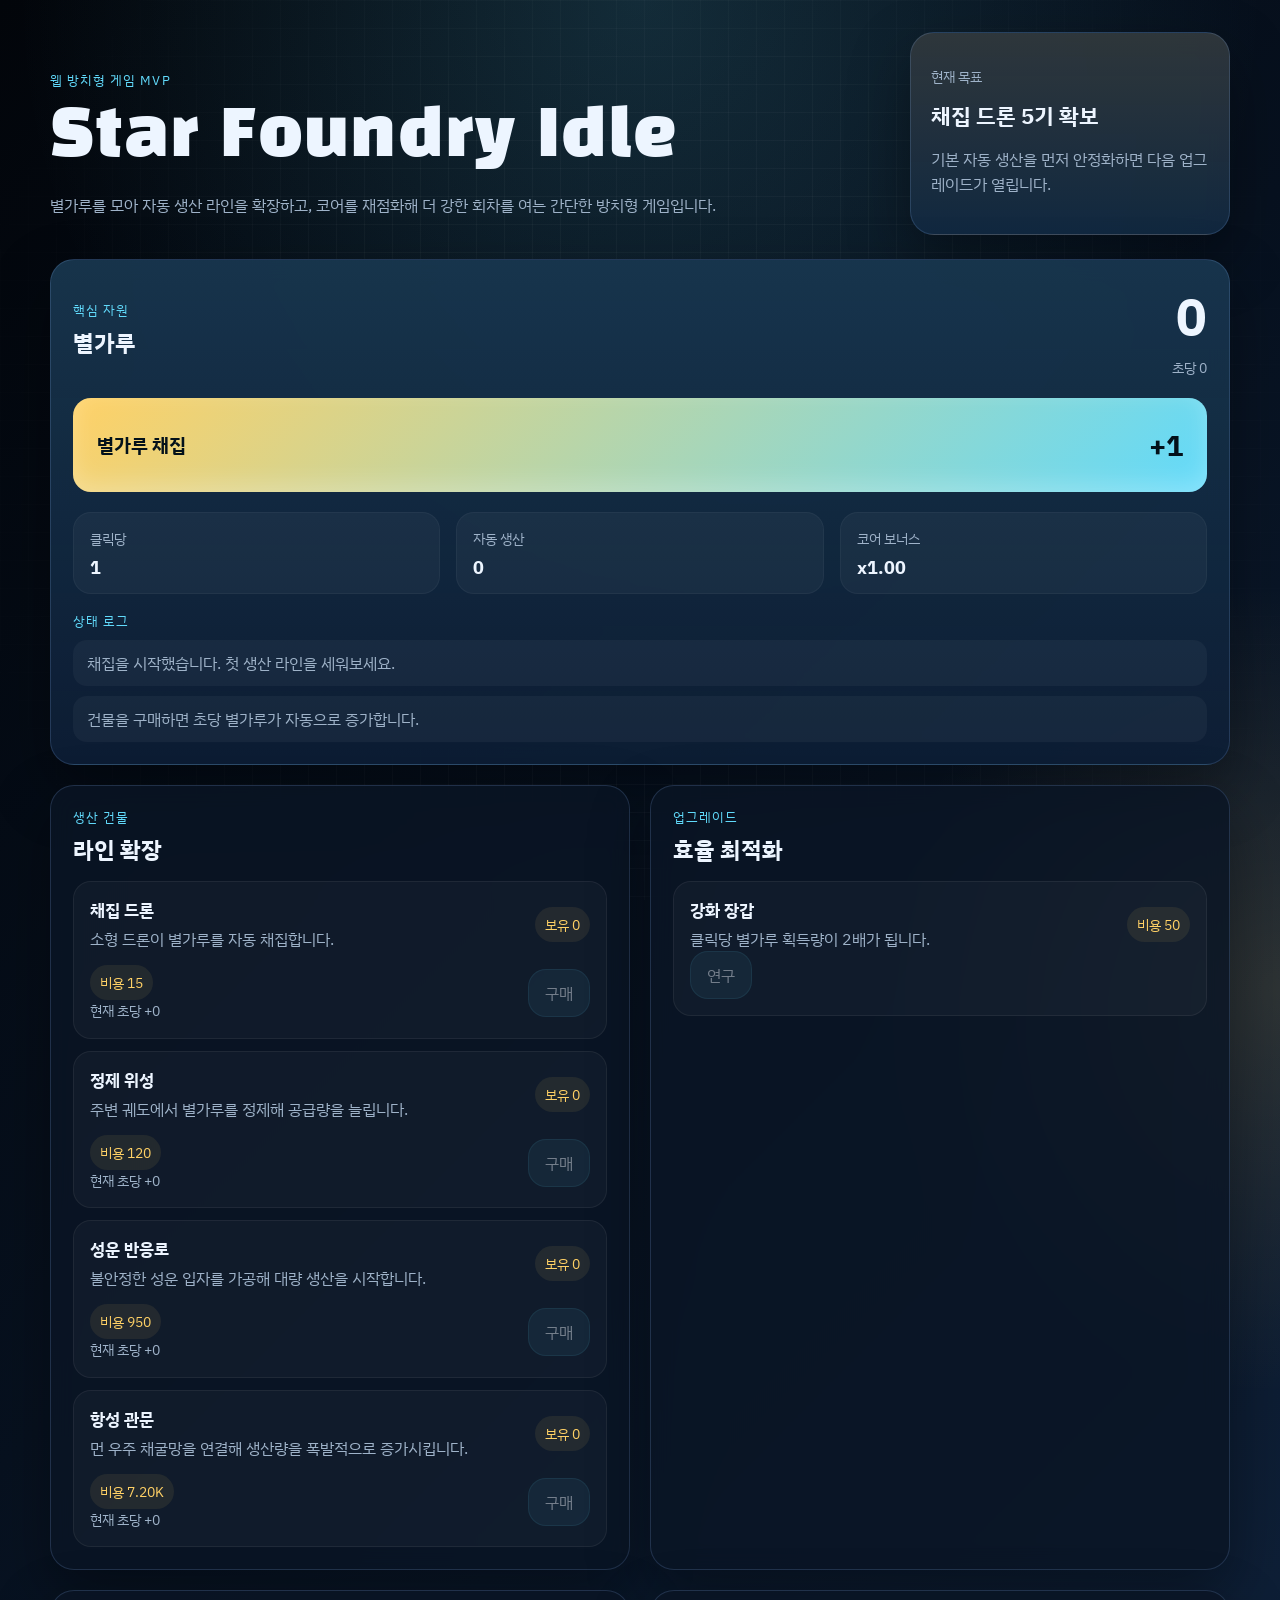
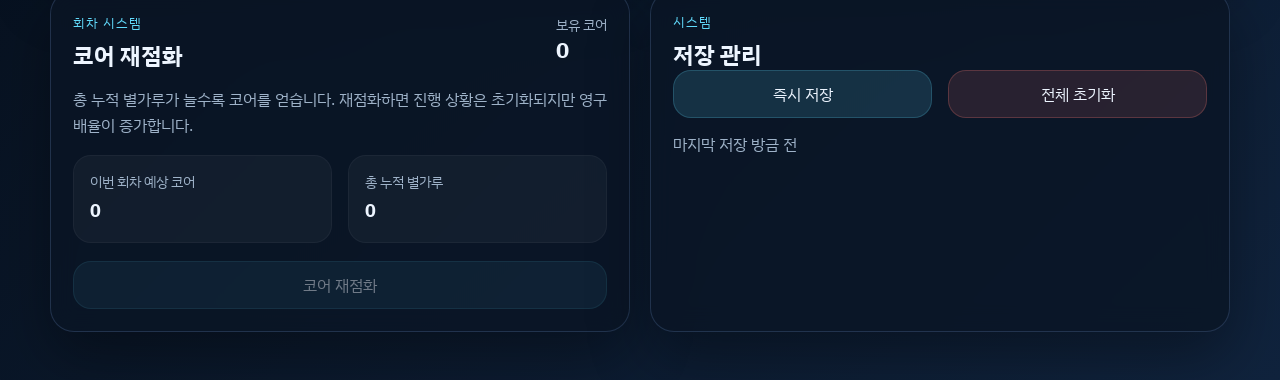
==== docs/index.html @ 6ad5918b "Prepare GitHub Pages deployment structure" ====
<!DOCTYPE html>
<html lang="ko">
<head>
  <meta charset="UTF-8">
  <meta name="viewport" content="width=device-width, initial-scale=1.0">
  <title>Star Foundry Idle</title>
  <link rel="preconnect" href="https://fonts.googleapis.com">
  <link rel="preconnect" href="https://fonts.gstatic.com" crossorigin>
  <link href="https://fonts.googleapis.com/css2?family=Black+Han+Sans&family=IBM+Plex+Sans+KR:wght@400;500;700&display=swap" rel="stylesheet">
  <link rel="stylesheet" href="styles.css">
</head>
<body>
  <div class="app-shell">
    <header class="hero">
      <div>
        <p class="eyebrow">웹 방치형 게임 MVP</p>
        <h1>Star Foundry Idle</h1>
        <p class="hero-copy">
          별가루를 모아 자동 생산 라인을 확장하고, 코어를 재점화해 더 강한 회차를 여는 간단한 방치형 게임입니다.
        </p>
      </div>
      <div class="hero-card">
        <p class="hero-card-label">현재 목표</p>
        <strong id="goal-text">자동 생산 기반 만들기</strong>
        <p id="status-text">초기 생산 라인을 세우는 중입니다.</p>
      </div>
    </header>

    <main class="grid">
      <section class="panel panel-primary">
        <div class="resource-head">
          <div>
            <p class="panel-label">핵심 자원</p>
            <h2>별가루</h2>
          </div>
          <div class="resource-values">
            <strong id="stardust-value">0</strong>
            <span id="rate-value">초당 0</span>
          </div>
        </div>

        <button id="gather-button" class="gather-button">
          <span>별가루 채집</span>
          <strong id="click-value">+1</strong>
        </button>

        <div class="stats-strip">
          <div>
            <span>클릭당</span>
            <strong id="per-click-value">1</strong>
          </div>
          <div>
            <span>자동 생산</span>
            <strong id="automation-value">0</strong>
          </div>
          <div>
            <span>코어 보너스</span>
            <strong id="prestige-bonus-value">x1.00</strong>
          </div>
        </div>

        <div class="log-box">
          <p class="panel-label">상태 로그</p>
          <ul id="event-log"></ul>
        </div>
      </section>

      <section class="panel">
        <div class="section-head">
          <div>
            <p class="panel-label">생산 건물</p>
            <h2>라인 확장</h2>
          </div>
        </div>
        <div id="buildings-list" class="card-list"></div>
      </section>

      <section class="panel">
        <div class="section-head">
          <div>
            <p class="panel-label">업그레이드</p>
            <h2>효율 최적화</h2>
          </div>
        </div>
        <div id="upgrades-list" class="card-list"></div>
      </section>

      <section class="panel">
        <div class="section-head">
          <div>
            <p class="panel-label">회차 시스템</p>
            <h2>코어 재점화</h2>
          </div>
          <div class="prestige-summary">
            <span>보유 코어</span>
            <strong id="core-value">0</strong>
          </div>
        </div>
        <p class="prestige-copy">
          총 누적 별가루가 늘수록 코어를 얻습니다. 재점화하면 진행 상황은 초기화되지만 영구 배율이 증가합니다.
        </p>
        <div class="prestige-stats">
          <div>
            <span>이번 회차 예상 코어</span>
            <strong id="prestige-gain-value">0</strong>
          </div>
          <div>
            <span>총 누적 별가루</span>
            <strong id="lifetime-value">0</strong>
          </div>
        </div>
        <button id="prestige-button" class="secondary-button">코어 재점화</button>
      </section>

      <section class="panel">
        <div class="section-head">
          <div>
            <p class="panel-label">시스템</p>
            <h2>저장 관리</h2>
          </div>
        </div>
        <div class="system-actions">
          <button id="save-button" class="secondary-button">즉시 저장</button>
          <button id="reset-button" class="secondary-button danger">전체 초기화</button>
        </div>
        <p id="save-status" class="save-status">저장 대기 중</p>
      </section>
    </main>
  </div>

  <script type="module" src="script.js"></script>
</body>
</html>
---- docs/styles.css ----
:root {
  --bg: #07111f;
  --panel: rgba(10, 21, 37, 0.82);
  --panel-strong: rgba(13, 30, 54, 0.94);
  --line: rgba(138, 180, 248, 0.18);
  --text: #edf5ff;
  --muted: #9fb3c9;
  --accent: #61dafb;
  --accent-2: #ffd166;
  --accent-3: #ff7b72;
  --good: #7ee787;
  --shadow: 0 24px 60px rgba(0, 0, 0, 0.35);
}

* {
  box-sizing: border-box;
}

body {
  margin: 0;
  min-height: 100vh;
  font-family: "IBM Plex Sans KR", sans-serif;
  color: var(--text);
  background:
    radial-gradient(circle at top, rgba(97, 218, 251, 0.16), transparent 30%),
    radial-gradient(circle at right, rgba(255, 209, 102, 0.14), transparent 25%),
    linear-gradient(135deg, #02050a 0%, #07111f 45%, #10233d 100%);
}

body::before {
  content: "";
  position: fixed;
  inset: 0;
  pointer-events: none;
  background-image:
    linear-gradient(rgba(255, 255, 255, 0.03) 1px, transparent 1px),
    linear-gradient(90deg, rgba(255, 255, 255, 0.03) 1px, transparent 1px);
  background-size: 28px 28px;
  mask-image: radial-gradient(circle at center, black 45%, transparent 95%);
}

.app-shell {
  width: min(1180px, calc(100% - 32px));
  margin: 0 auto;
  padding: 32px 0 48px;
}

.hero {
  display: flex;
  justify-content: space-between;
  gap: 24px;
  align-items: flex-end;
  margin-bottom: 24px;
}

.eyebrow,
.panel-label {
  margin: 0 0 8px;
  color: var(--accent);
  font-size: 0.82rem;
  letter-spacing: 0.08em;
  text-transform: uppercase;
}

h1,
h2 {
  margin: 0;
}

h1 {
  font-family: "Black Han Sans", sans-serif;
  font-size: clamp(2.4rem, 5vw, 4.5rem);
  font-weight: 400;
  letter-spacing: 0.02em;
}

h2 {
  font-size: 1.45rem;
}

.hero-copy,
.prestige-copy,
#status-text,
.save-status {
  color: var(--muted);
  line-height: 1.6;
}

.hero-card,
.panel {
  border: 1px solid var(--line);
  background: var(--panel);
  backdrop-filter: blur(12px);
  border-radius: 24px;
  box-shadow: var(--shadow);
}

.hero-card {
  width: min(320px, 100%);
  padding: 20px;
  background: linear-gradient(180deg, rgba(255, 209, 102, 0.14), rgba(97, 218, 251, 0.06)), var(--panel-strong);
}

.hero-card-label,
.card-meta,
.resource-values span,
.stats-strip span,
.prestige-stats span,
.prestige-summary span {
  color: var(--muted);
  font-size: 0.9rem;
}

.hero-card strong,
.resource-values strong,
.prestige-summary strong,
.prestige-stats strong {
  display: block;
  font-size: 1.4rem;
  margin-bottom: 6px;
}

.grid {
  display: grid;
  grid-template-columns: repeat(2, minmax(0, 1fr));
  gap: 20px;
}

.panel {
  padding: 22px;
}

.panel-primary {
  grid-column: span 2;
  background:
    linear-gradient(180deg, rgba(97, 218, 251, 0.12), rgba(255, 255, 255, 0)),
    var(--panel-strong);
}

.resource-head,
.section-head,
.stats-strip,
.prestige-stats,
.system-actions {
  display: flex;
  justify-content: space-between;
  gap: 16px;
  align-items: center;
}

.resource-values {
  text-align: right;
}

.resource-values strong {
  font-size: clamp(2rem, 4vw, 3.4rem);
}

button {
  border: 0;
  border-radius: 18px;
  cursor: pointer;
  font: inherit;
  transition: transform 140ms ease, opacity 140ms ease, background 140ms ease;
}

button:hover {
  transform: translateY(-1px);
}

button:active {
  transform: translateY(1px) scale(0.99);
}

button:disabled {
  cursor: not-allowed;
  opacity: 0.45;
  transform: none;
}

.gather-button {
  width: 100%;
  margin: 20px 0;
  padding: 28px 24px;
  display: flex;
  justify-content: space-between;
  align-items: center;
  color: #03111a;
  font-size: 1.2rem;
  font-weight: 700;
  background: linear-gradient(135deg, var(--accent-2), var(--accent));
  box-shadow: inset 0 -8px 24px rgba(255, 255, 255, 0.25);
}

.gather-button strong {
  font-size: 1.8rem;
}

.stats-strip,
.prestige-stats {
  flex-wrap: wrap;
  margin-bottom: 18px;
}

.stats-strip > div,
.prestige-stats > div {
  flex: 1;
  min-width: 140px;
  padding: 14px 16px;
  border-radius: 18px;
  background: rgba(255, 255, 255, 0.04);
  border: 1px solid rgba(255, 255, 255, 0.04);
}

.stats-strip strong,
.prestige-stats strong {
  display: block;
  margin-top: 6px;
  font-size: 1.15rem;
}

.log-box {
  margin-top: 18px;
}

#event-log {
  list-style: none;
  padding: 0;
  margin: 10px 0 0;
  display: grid;
  gap: 10px;
}

#event-log li {
  padding: 12px 14px;
  border-radius: 14px;
  background: rgba(255, 255, 255, 0.04);
  color: var(--muted);
}

.card-list {
  margin-top: 16px;
  display: grid;
  gap: 12px;
}

.card {
  padding: 16px;
  border-radius: 18px;
  border: 1px solid rgba(255, 255, 255, 0.06);
  background: rgba(255, 255, 255, 0.03);
}

.card-top,
.card-bottom {
  display: flex;
  justify-content: space-between;
  gap: 14px;
  align-items: center;
}

.card h3 {
  margin: 0 0 6px;
  font-size: 1.05rem;
}

.card p {
  margin: 0;
  color: var(--muted);
  line-height: 1.5;
}

.card-bottom {
  margin-top: 14px;
}

.buy-button,
.secondary-button {
  padding: 12px 16px;
  color: var(--text);
  background: rgba(97, 218, 251, 0.14);
  border: 1px solid rgba(97, 218, 251, 0.2);
}

.secondary-button {
  width: 100%;
}

.danger {
  background: rgba(255, 123, 114, 0.12);
  border-color: rgba(255, 123, 114, 0.24);
}

.cost-tag,
.owned-tag {
  display: inline-flex;
  padding: 8px 10px;
  border-radius: 999px;
  background: rgba(255, 209, 102, 0.08);
  color: var(--accent-2);
  font-size: 0.9rem;
}

.save-status {
  margin: 14px 0 0;
}

@media (max-width: 900px) {
  .hero,
  .grid {
    grid-template-columns: 1fr;
    display: grid;
  }

  .panel-primary {
    grid-column: auto;
  }
}

@media (max-width: 640px) {
  .app-shell {
    width: min(100% - 20px, 1180px);
    padding-top: 20px;
  }

  .panel,
  .hero-card {
    padding: 18px;
    border-radius: 20px;
  }

  .resource-head,
  .section-head,
  .card-top,
  .card-bottom,
  .system-actions {
    flex-direction: column;
    align-items: flex-start;
  }

  .resource-values,
  .prestige-summary {
    text-align: left;
  }
}
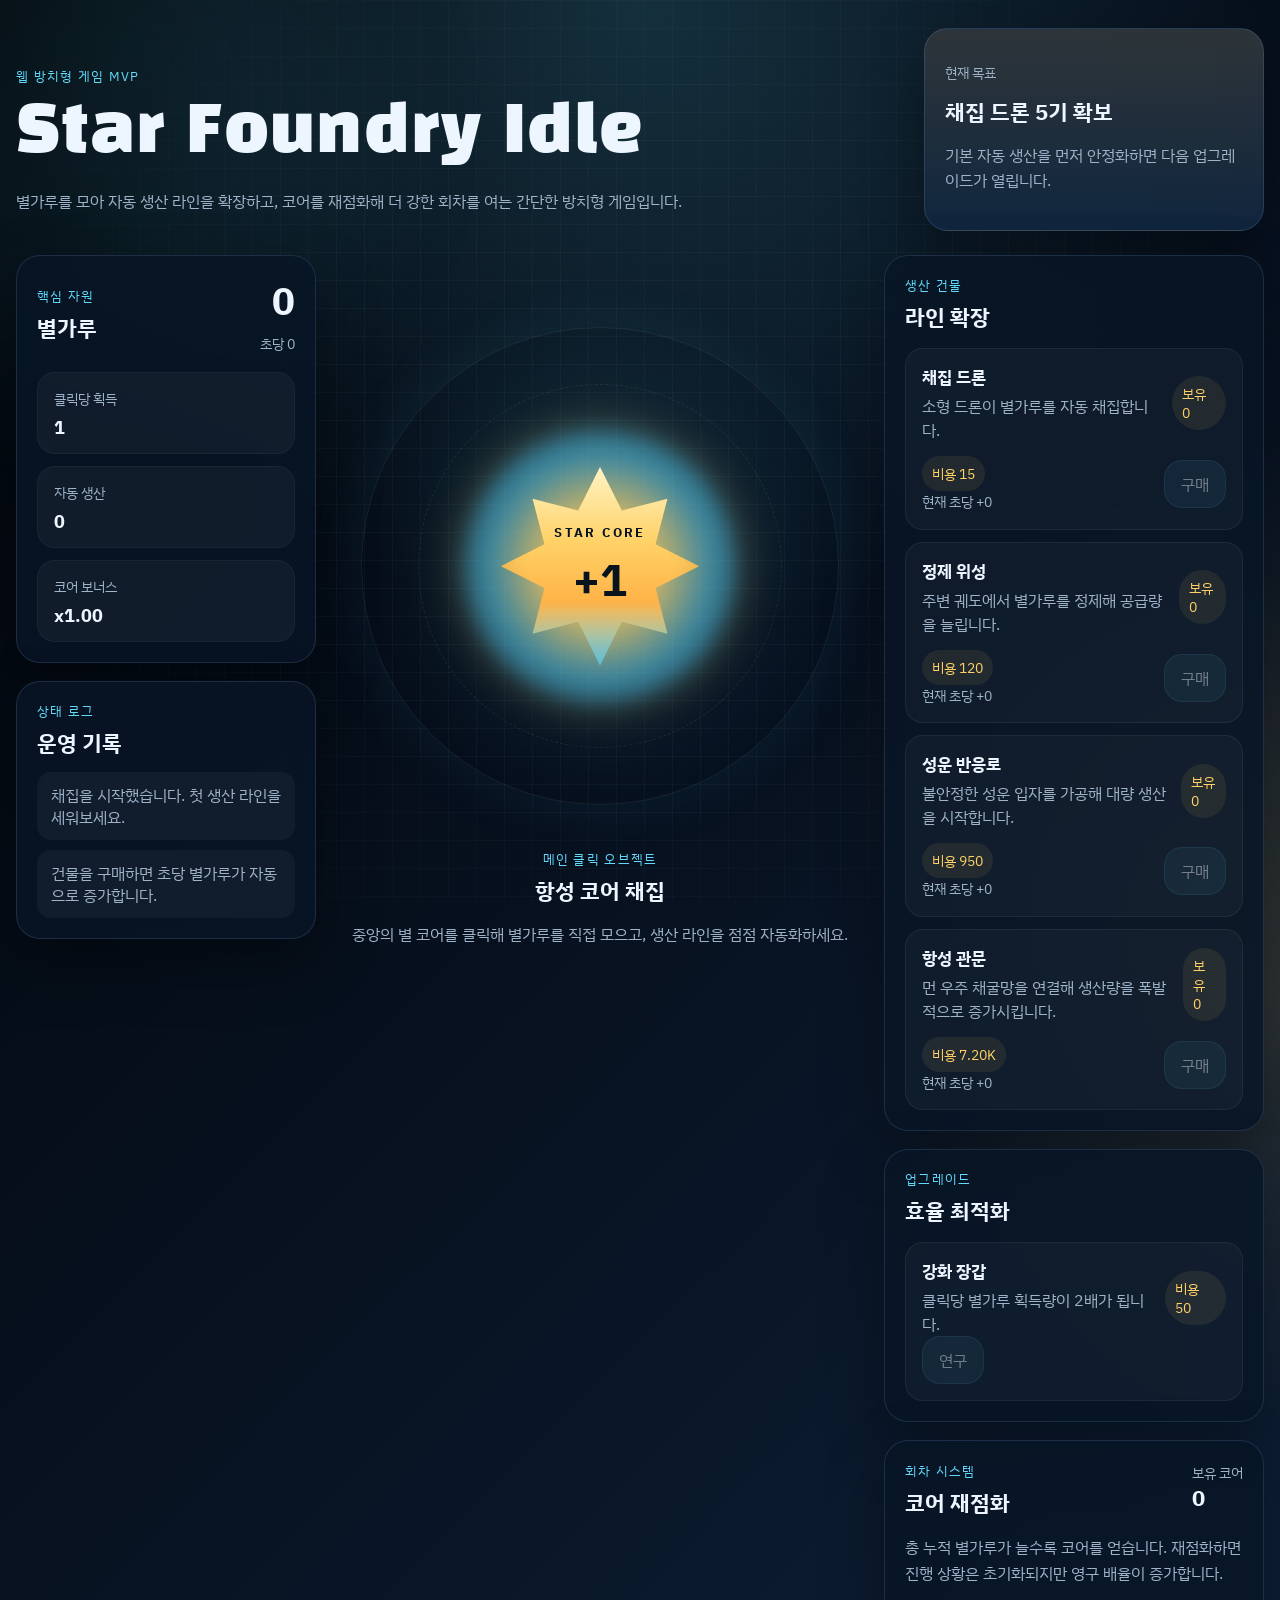
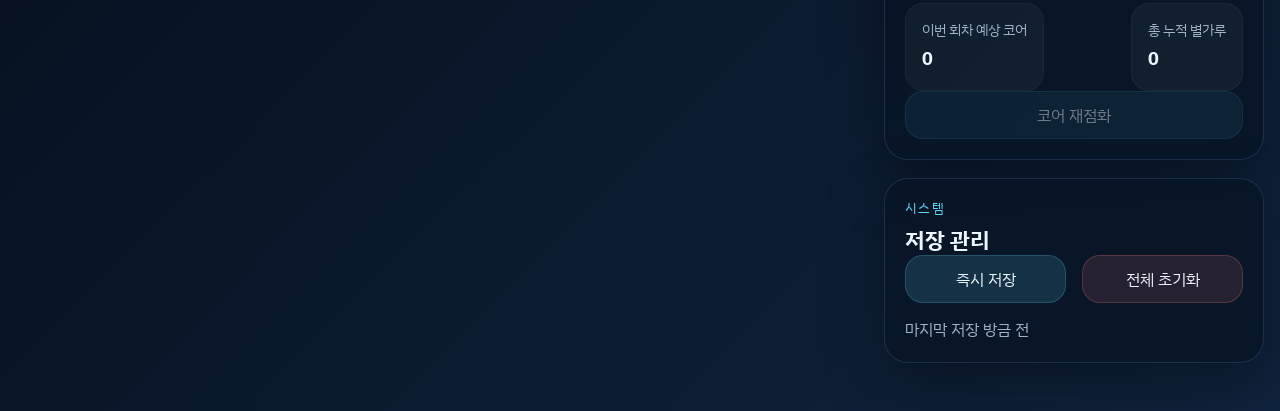
==== commit 1d668b2a: "Improve star-core layout and UI responsiveness" ====
--- a/docs/index.html
+++ b/docs/index.html
@@ -10,9 +10,12 @@
   <link rel="stylesheet" href="styles.css">
 </head>
 <body>
+  <div class="space-glow glow-a"></div>
+  <div class="space-glow glow-b"></div>
+
   <div class="app-shell">
     <header class="hero">
-      <div>
+      <div class="hero-copy-block">
         <p class="eyebrow">웹 방치형 게임 MVP</p>
         <h1>Star Foundry Idle</h1>
         <p class="hero-copy">
@@ -26,108 +29,135 @@
       </div>
     </header>
 
-    <main class="grid">
-      <section class="panel panel-primary">
-        <div class="resource-head">
-          <div>
-            <p class="panel-label">핵심 자원</p>
-            <h2>별가루</h2>
+    <main class="cockpit">
+      <aside class="side-column">
+        <section class="panel hud-panel">
+          <div class="section-head">
+            <div>
+              <p class="panel-label">핵심 자원</p>
+              <h2>별가루</h2>
+            </div>
+            <div class="resource-values">
+              <strong id="stardust-value">0</strong>
+              <span id="rate-value">초당 0</span>
+            </div>
           </div>
-          <div class="resource-values">
-            <strong id="stardust-value">0</strong>
-            <span id="rate-value">초당 0</span>
+
+          <div class="stats-stack">
+            <div class="stat-card">
+              <span>클릭당 획득</span>
+              <strong id="per-click-value">1</strong>
+            </div>
+            <div class="stat-card">
+              <span>자동 생산</span>
+              <strong id="automation-value">0</strong>
+            </div>
+            <div class="stat-card">
+              <span>코어 보너스</span>
+              <strong id="prestige-bonus-value">x1.00</strong>
+            </div>
           </div>
+        </section>
+
+        <section class="panel log-panel">
+          <div class="section-head">
+            <div>
+              <p class="panel-label">상태 로그</p>
+              <h2>운영 기록</h2>
+            </div>
+          </div>
+          <ul id="event-log"></ul>
+        </section>
+      </aside>
+
+      <section class="center-stage">
+        <div class="star-stage">
+          <div class="orbit orbit-outer"></div>
+          <div class="orbit orbit-inner"></div>
+          <button id="gather-button" class="star-core-button">
+            <span class="star-core-glow"></span>
+            <span class="star-core-shape"></span>
+            <span class="star-core-text">
+              <em>STAR CORE</em>
+              <strong id="click-value">+1</strong>
+            </span>
+          </button>
         </div>
 
-        <button id="gather-button" class="gather-button">
-          <span>별가루 채집</span>
-          <strong id="click-value">+1</strong>
-        </button>
-
-        <div class="stats-strip">
-          <div>
-            <span>클릭당</span>
-            <strong id="per-click-value">1</strong>
-          </div>
-          <div>
-            <span>자동 생산</span>
-            <strong id="automation-value">0</strong>
-          </div>
-          <div>
-            <span>코어 보너스</span>
-            <strong id="prestige-bonus-value">x1.00</strong>
-          </div>
-        </div>
-
-        <div class="log-box">
-          <p class="panel-label">상태 로그</p>
-          <ul id="event-log"></ul>
+        <div class="center-caption">
+          <p class="panel-label">메인 클릭 오브젝트</p>
+          <h2>항성 코어 채집</h2>
+          <p class="hero-copy">
+            중앙의 별 코어를 클릭해 별가루를 직접 모으고, 생산 라인을 점점 자동화하세요.
+          </p>
         </div>
       </section>
 
-      <section class="panel">
-        <div class="section-head">
-          <div>
-            <p class="panel-label">생산 건물</p>
-            <h2>라인 확장</h2>
+      <aside class="side-column">
+        <section class="panel">
+          <div class="section-head">
+            <div>
+              <p class="panel-label">생산 건물</p>
+              <h2>라인 확장</h2>
+            </div>
           </div>
-        </div>
-        <div id="buildings-list" class="card-list"></div>
-      </section>
+          <div id="buildings-list" class="card-list"></div>
+        </section>
 
-      <section class="panel">
-        <div class="section-head">
-          <div>
-            <p class="panel-label">업그레이드</p>
-            <h2>효율 최적화</h2>
+        <section class="panel">
+          <div class="section-head">
+            <div>
+              <p class="panel-label">업그레이드</p>
+              <h2>효율 최적화</h2>
+            </div>
           </div>
-        </div>
-        <div id="upgrades-list" class="card-list"></div>
-      </section>
+          <div id="upgrades-list" class="card-list"></div>
+        </section>
 
-      <section class="panel">
-        <div class="section-head">
-          <div>
-            <p class="panel-label">회차 시스템</p>
-            <h2>코어 재점화</h2>
+        <section class="panel">
+          <div class="section-head">
+            <div>
+              <p class="panel-label">회차 시스템</p>
+              <h2>코어 재점화</h2>
+            </div>
+            <div class="prestige-summary">
+              <span>보유 코어</span>
+              <strong id="core-value">0</strong>
+            </div>
           </div>
-          <div class="prestige-summary">
-            <span>보유 코어</span>
-            <strong id="core-value">0</strong>
+          <p class="prestige-copy">
+            총 누적 별가루가 늘수록 코어를 얻습니다. 재점화하면 진행 상황은 초기화되지만 영구 배율이 증가합니다.
+          </p>
+          <div class="prestige-stats">
+            <div>
+              <span>이번 회차 예상 코어</span>
+              <strong id="prestige-gain-value">0</strong>
+            </div>
+            <div>
+              <span>총 누적 별가루</span>
+              <strong id="lifetime-value">0</strong>
+            </div>
           </div>
-        </div>
-        <p class="prestige-copy">
-          총 누적 별가루가 늘수록 코어를 얻습니다. 재점화하면 진행 상황은 초기화되지만 영구 배율이 증가합니다.
-        </p>
-        <div class="prestige-stats">
-          <div>
-            <span>이번 회차 예상 코어</span>
-            <strong id="prestige-gain-value">0</strong>
+          <button id="prestige-button" class="secondary-button">코어 재점화</button>
+        </section>
+
+        <section class="panel">
+          <div class="section-head">
+            <div>
+              <p class="panel-label">시스템</p>
+              <h2>저장 관리</h2>
+            </div>
           </div>
-          <div>
-            <span>총 누적 별가루</span>
-            <strong id="lifetime-value">0</strong>
+          <div class="system-actions">
+            <button id="save-button" class="secondary-button">즉시 저장</button>
+            <button id="reset-button" class="secondary-button danger">전체 초기화</button>
           </div>
-        </div>
-        <button id="prestige-button" class="secondary-button">코어 재점화</button>
-      </section>
-
-      <section class="panel">
-        <div class="section-head">
-          <div>
-            <p class="panel-label">시스템</p>
-            <h2>저장 관리</h2>
-          </div>
-        </div>
-        <div class="system-actions">
-          <button id="save-button" class="secondary-button">즉시 저장</button>
-          <button id="reset-button" class="secondary-button danger">전체 초기화</button>
-        </div>
-        <p id="save-status" class="save-status">저장 대기 중</p>
-      </section>
+          <p id="save-status" class="save-status">저장 대기 중</p>
+        </section>
+      </aside>
     </main>
   </div>
 
-  <script type="module" src="script.js"></script>
+  <script src="script.js"></script>
 </body>
 </html>
--- a/docs/styles.css
+++ b/docs/styles.css
@@ -1,14 +1,13 @@
 :root {
   --bg: #07111f;
-  --panel: rgba(10, 21, 37, 0.82);
-  --panel-strong: rgba(13, 30, 54, 0.94);
-  --line: rgba(138, 180, 248, 0.18);
+  --panel: rgba(9, 21, 38, 0.86);
+  --panel-strong: rgba(12, 28, 52, 0.94);
+  --line: rgba(138, 180, 248, 0.16);
   --text: #edf5ff;
   --muted: #9fb3c9;
   --accent: #61dafb;
   --accent-2: #ffd166;
   --accent-3: #ff7b72;
-  --good: #7ee787;
   --shadow: 0 24px 60px rgba(0, 0, 0, 0.35);
 }
 
@@ -22,8 +21,8 @@
   font-family: "IBM Plex Sans KR", sans-serif;
   color: var(--text);
   background:
-    radial-gradient(circle at top, rgba(97, 218, 251, 0.16), transparent 30%),
-    radial-gradient(circle at right, rgba(255, 209, 102, 0.14), transparent 25%),
+    radial-gradient(circle at top, rgba(97, 218, 251, 0.18), transparent 30%),
+    radial-gradient(circle at right, rgba(255, 209, 102, 0.12), transparent 26%),
     linear-gradient(135deg, #02050a 0%, #07111f 45%, #10233d 100%);
 }
 
@@ -39,26 +38,53 @@
   mask-image: radial-gradient(circle at center, black 45%, transparent 95%);
 }
 
+.space-glow {
+  position: fixed;
+  width: 32rem;
+  height: 32rem;
+  border-radius: 50%;
+  filter: blur(90px);
+  pointer-events: none;
+  opacity: 0.38;
+}
+
+.glow-a {
+  top: -8rem;
+  left: -10rem;
+  background: rgba(97, 218, 251, 0.2);
+}
+
+.glow-b {
+  right: -10rem;
+  bottom: -8rem;
+  background: rgba(255, 209, 102, 0.14);
+}
+
 .app-shell {
-  width: min(1180px, calc(100% - 32px));
+  position: relative;
+  width: min(1380px, calc(100% - 32px));
   margin: 0 auto;
-  padding: 32px 0 48px;
+  padding: 28px 0 48px;
 }
 
 .hero {
   display: flex;
   justify-content: space-between;
   gap: 24px;
-  align-items: flex-end;
+  align-items: end;
   margin-bottom: 24px;
+}
+
+.hero-copy-block {
+  max-width: 760px;
 }
 
 .eyebrow,
 .panel-label {
   margin: 0 0 8px;
   color: var(--accent);
-  font-size: 0.82rem;
-  letter-spacing: 0.08em;
+  font-size: 0.8rem;
+  letter-spacing: 0.1em;
   text-transform: uppercase;
 }
 
@@ -69,13 +95,13 @@
 
 h1 {
   font-family: "Black Han Sans", sans-serif;
-  font-size: clamp(2.4rem, 5vw, 4.5rem);
+  font-size: clamp(2.4rem, 5vw, 4.4rem);
   font-weight: 400;
   letter-spacing: 0.02em;
 }
 
 h2 {
-  font-size: 1.45rem;
+  font-size: 1.35rem;
 }
 
 .hero-copy,
@@ -96,17 +122,17 @@
 }
 
 .hero-card {
-  width: min(320px, 100%);
+  width: min(340px, 100%);
   padding: 20px;
   background: linear-gradient(180deg, rgba(255, 209, 102, 0.14), rgba(97, 218, 251, 0.06)), var(--panel-strong);
 }
 
 .hero-card-label,
-.card-meta,
 .resource-values span,
-.stats-strip span,
+.stat-card span,
 .prestige-stats span,
-.prestige-summary span {
+.prestige-summary span,
+.card-meta {
   color: var(--muted);
   font-size: 0.9rem;
 }
@@ -120,28 +146,25 @@
   margin-bottom: 6px;
 }
 
-.grid {
-  display: grid;
-  grid-template-columns: repeat(2, minmax(0, 1fr));
-  gap: 20px;
+.cockpit {
+  display: grid;
+  grid-template-columns: minmax(250px, 300px) minmax(340px, 1fr) minmax(300px, 380px);
+  gap: 22px;
+  align-items: start;
+}
+
+.side-column {
+  display: grid;
+  gap: 18px;
 }
 
 .panel {
-  padding: 22px;
-}
-
-.panel-primary {
-  grid-column: span 2;
-  background:
-    linear-gradient(180deg, rgba(97, 218, 251, 0.12), rgba(255, 255, 255, 0)),
-    var(--panel-strong);
-}
-
-.resource-head,
+  padding: 20px;
+}
+
 .section-head,
-.stats-strip,
-.prestige-stats,
-.system-actions {
+.system-actions,
+.prestige-stats {
   display: flex;
   justify-content: space-between;
   gap: 16px;
@@ -153,80 +176,137 @@
 }
 
 .resource-values strong {
-  font-size: clamp(2rem, 4vw, 3.4rem);
-}
-
-button {
-  border: 0;
-  border-radius: 18px;
-  cursor: pointer;
-  font: inherit;
-  transition: transform 140ms ease, opacity 140ms ease, background 140ms ease;
-}
-
-button:hover {
-  transform: translateY(-1px);
-}
-
-button:active {
-  transform: translateY(1px) scale(0.99);
-}
-
-button:disabled {
-  cursor: not-allowed;
-  opacity: 0.45;
-  transform: none;
-}
-
-.gather-button {
-  width: 100%;
-  margin: 20px 0;
-  padding: 28px 24px;
-  display: flex;
-  justify-content: space-between;
-  align-items: center;
-  color: #03111a;
-  font-size: 1.2rem;
-  font-weight: 700;
-  background: linear-gradient(135deg, var(--accent-2), var(--accent));
-  box-shadow: inset 0 -8px 24px rgba(255, 255, 255, 0.25);
-}
-
-.gather-button strong {
-  font-size: 1.8rem;
-}
-
-.stats-strip,
-.prestige-stats {
-  flex-wrap: wrap;
-  margin-bottom: 18px;
-}
-
-.stats-strip > div,
+  font-size: clamp(2rem, 3vw, 3rem);
+}
+
+.stats-stack {
+  display: grid;
+  gap: 12px;
+  margin-top: 18px;
+}
+
+.stat-card,
 .prestige-stats > div {
-  flex: 1;
-  min-width: 140px;
   padding: 14px 16px;
   border-radius: 18px;
   background: rgba(255, 255, 255, 0.04);
   border: 1px solid rgba(255, 255, 255, 0.04);
 }
 
-.stats-strip strong,
+.stat-card strong,
 .prestige-stats strong {
   display: block;
   margin-top: 6px;
   font-size: 1.15rem;
 }
 
-.log-box {
-  margin-top: 18px;
+.center-stage {
+  min-height: 760px;
+  display: grid;
+  place-items: center;
+  align-content: center;
+  gap: 24px;
+}
+
+.star-stage {
+  position: relative;
+  width: min(520px, 100%);
+  aspect-ratio: 1;
+  display: grid;
+  place-items: center;
+}
+
+.orbit {
+  position: absolute;
+  border-radius: 50%;
+  border: 1px solid rgba(255, 255, 255, 0.08);
+  animation: spin 24s linear infinite;
+}
+
+.orbit-outer {
+  inset: 4%;
+  box-shadow: 0 0 60px rgba(97, 218, 251, 0.08);
+}
+
+.orbit-inner {
+  inset: 15%;
+  border-style: dashed;
+  animation-direction: reverse;
+  animation-duration: 18s;
+}
+
+.star-core-button {
+  position: relative;
+  width: min(310px, 72%);
+  aspect-ratio: 1;
+  display: grid;
+  place-items: center;
+  border: 0;
+  border-radius: 50%;
+  cursor: pointer;
+  background: transparent;
+  transition: transform 160ms ease, filter 160ms ease;
+}
+
+.star-core-button:hover {
+  transform: scale(1.03);
+  filter: brightness(1.08);
+}
+
+.star-core-button:active {
+  transform: scale(0.98);
+}
+
+.star-core-glow {
+  position: absolute;
+  inset: 6%;
+  border-radius: 50%;
+  background:
+    radial-gradient(circle, rgba(255, 245, 198, 0.95) 0%, rgba(255, 209, 102, 0.88) 24%, rgba(97, 218, 251, 0.58) 58%, rgba(97, 218, 251, 0.04) 100%);
+  filter: blur(10px);
+  box-shadow:
+    0 0 46px rgba(255, 209, 102, 0.28),
+    0 0 120px rgba(97, 218, 251, 0.2);
+}
+
+.star-core-shape {
+  position: absolute;
+  inset: 18%;
+  background: linear-gradient(180deg, #fff4c5 0%, #ffd166 38%, #ffb347 68%, #6ddfff 100%);
+  clip-path: polygon(50% 0%, 61% 22%, 84% 16%, 78% 39%, 100% 50%, 78% 61%, 84% 84%, 61% 78%, 50% 100%, 39% 78%, 16% 84%, 22% 61%, 0% 50%, 22% 39%, 16% 16%, 39% 22%);
+  box-shadow: inset 0 -20px 30px rgba(0, 0, 0, 0.16);
+}
+
+.star-core-text {
+  position: relative;
+  z-index: 1;
+  display: grid;
+  justify-items: center;
+  gap: 8px;
+  text-align: center;
+  color: #08131e;
+}
+
+.star-core-text em {
+  font-style: normal;
+  font-size: 0.82rem;
+  font-weight: 700;
+  letter-spacing: 0.18em;
+}
+
+.star-core-text strong {
+  font-size: clamp(1.8rem, 4vw, 2.8rem);
+}
+
+.center-caption {
+  max-width: 540px;
+  text-align: center;
 }
 
 #event-log {
   list-style: none;
   padding: 0;
-  margin: 10px 0 0;
+  margin: 14px 0 0;
   display: grid;
   gap: 10px;
 }
@@ -274,12 +354,37 @@
   margin-top: 14px;
 }
 
+button {
+  border: 0;
+  border-radius: 18px;
+  cursor: pointer;
+  font: inherit;
+}
+
 .buy-button,
 .secondary-button {
   padding: 12px 16px;
   color: var(--text);
   background: rgba(97, 218, 251, 0.14);
   border: 1px solid rgba(97, 218, 251, 0.2);
+  transition: transform 140ms ease, opacity 140ms ease, background 140ms ease;
+}
+
+.buy-button:hover,
+.secondary-button:hover {
+  transform: translateY(-1px);
+}
+
+.buy-button:active,
+.secondary-button:active {
+  transform: translateY(1px) scale(0.99);
+}
+
+.buy-button:disabled,
+.secondary-button:disabled {
+  cursor: not-allowed;
+  opacity: 0.45;
+  transform: none;
 }
 
 .secondary-button {
@@ -305,31 +410,57 @@
   margin: 14px 0 0;
 }
 
-@media (max-width: 900px) {
-  .hero,
-  .grid {
+@keyframes spin {
+  from {
+    transform: rotate(0deg);
+  }
+
+  to {
+    transform: rotate(360deg);
+  }
+}
+
+@media (max-width: 1120px) {
+  .cockpit {
     grid-template-columns: 1fr;
+  }
+
+  .center-stage {
+    order: -1;
+    min-height: auto;
+    padding: 12px 0;
+  }
+
+  .side-column {
+    grid-template-columns: 1fr 1fr;
+  }
+
+  .side-column:last-child {
+    grid-template-columns: 1fr;
+  }
+}
+
+@media (max-width: 720px) {
+  .app-shell {
+    width: min(100% - 20px, 1380px);
+    padding-top: 20px;
+  }
+
+  .hero {
     display: grid;
-  }
-
-  .panel-primary {
-    grid-column: auto;
-  }
-}
-
-@media (max-width: 640px) {
-  .app-shell {
-    width: min(100% - 20px, 1180px);
-    padding-top: 20px;
-  }
-
-  .panel,
-  .hero-card {
+    gap: 16px;
+  }
+
+  .hero-card,
+  .panel {
     padding: 18px;
     border-radius: 20px;
   }
 
-  .resource-head,
+  .side-column {
+    grid-template-columns: 1fr;
+  }
+
   .section-head,
   .card-top,
   .card-bottom,
@@ -342,4 +473,8 @@
   .prestige-summary {
     text-align: left;
   }
-}
+
+  .star-stage {
+    width: min(100%, 420px);
+  }
+}
